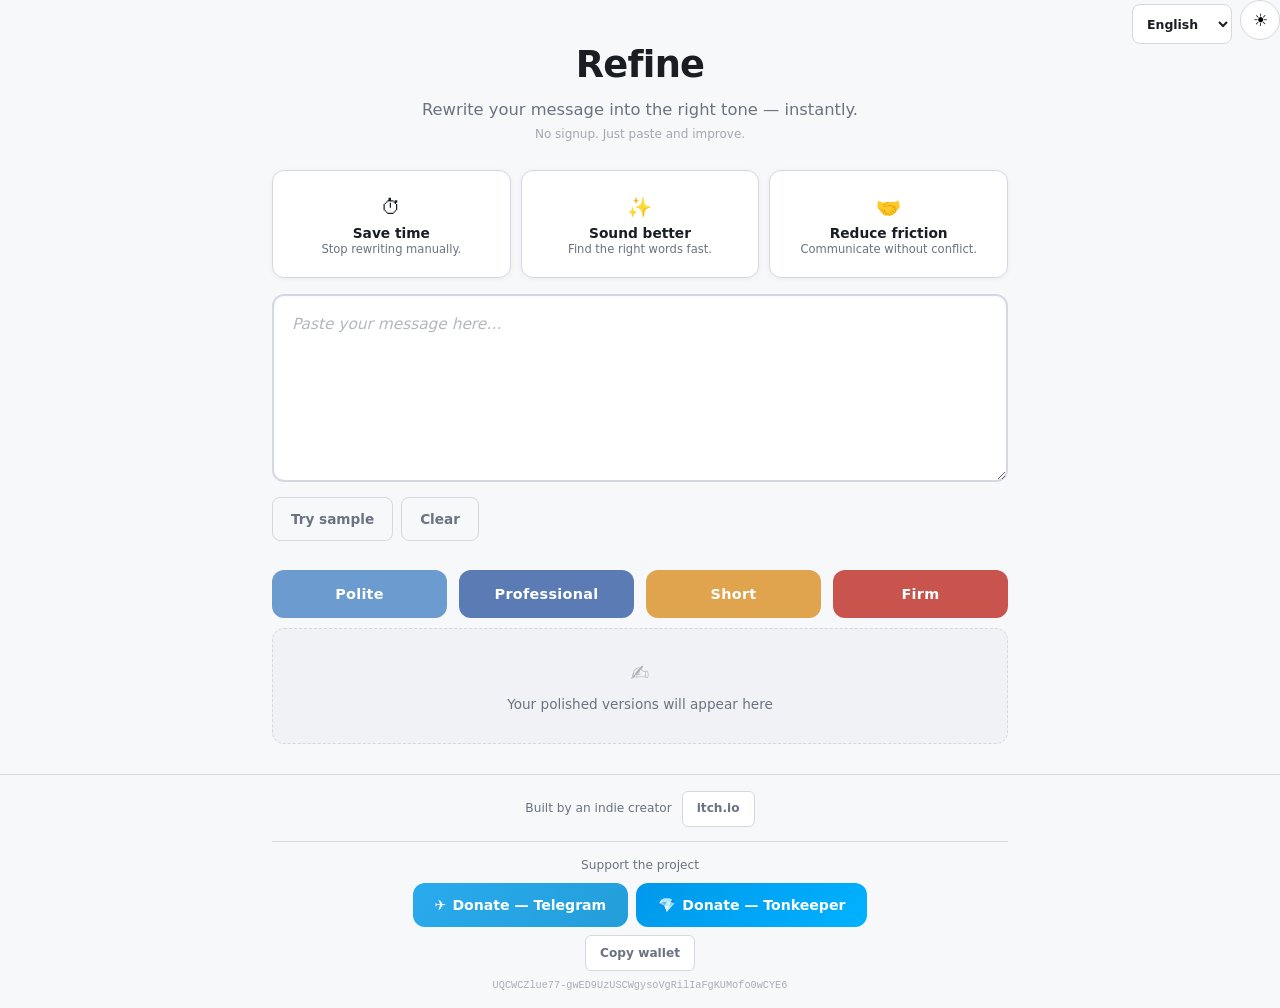
==== index.html @ ac41fdb2 "Initial deploy: Refine — tone rewriter" ====
<!DOCTYPE html>
<html lang="en" data-theme="light">
<head>
<meta charset="UTF-8">
<meta name="viewport" content="width=device-width,initial-scale=1">
<title>Refine — Rewrite Your Text Instantly</title>
<meta name="description" content="Rewrite your message into the right tone — polite, professional, short, or firm. Free, no signup, works offline.">
<meta name="keywords" content="tone rewriter, message polisher, text rewriter, polite rewrite, professional rewrite, communication tool">
<meta property="og:title" content="Refine — Rewrite Your Text Instantly">
<meta property="og:description" content="Turn harsh messages into polite, professional, short, or firm versions — instantly.">
<meta property="og:type" content="website">
<meta property="og:url" content="https://f-nikitin.github.io/refine/">
<link rel="canonical" href="https://f-nikitin.github.io/refine/">
<link rel="stylesheet" href="style.css">
</head>
<body>
<header class="hero">
  <div class="container">
    <button id="themeToggle" class="theme-btn" aria-label="Toggle dark mode" title="Toggle dark mode">
      <span class="icon-sun">☀</span><span class="icon-moon">☾</span>
    </button>
    <div class="header-controls">
      <select id="langSelect" class="lang-select" aria-label="Language">
        <option value="en">English</option>
        <option value="ru">Русский</option>
      </select>
    </div>
    <h1 id="heroTitle">Reply Polisher</h1>
    <p class="hero-sub" id="heroSub">Rewrite your message into the right tone — instantly.</p>
    <p class="hero-note" id="heroNote">No signup. Just paste and improve.</p>
  </div>
</header>

<section class="benefits" aria-label="Benefits">
  <div class="container benefits-grid">
    <div class="benefit-card"><span class="benefit-icon">⏱</span><div class="benefit-text"><h3 data-i18n="benefit1Title">Save time</h3><p data-i18n="benefit1Desc">Stop rewriting manually.</p></div></div>
    <div class="benefit-card"><span class="benefit-icon">✨</span><div class="benefit-text"><h3 data-i18n="benefit2Title">Sound better</h3><p data-i18n="benefit2Desc">Find the right words fast.</p></div></div>
    <div class="benefit-card"><span class="benefit-icon">🤝</span><div class="benefit-text"><h3 data-i18n="benefit3Title">Reduce friction</h3><p data-i18n="benefit3Desc">Communicate without conflict.</p></div></div>
  </div>
</section>

<main class="container">
  <section class="editor" aria-label="Text editor">
    <label for="inputText" class="sr-only" data-i18n="inputLabel">Enter your text</label>
    <textarea id="inputText" rows="6" placeholder="Paste your message here…"></textarea>
    <div class="editor-actions">
      <button id="sampleBtn" class="btn btn-ghost" type="button" data-i18n="sampleBtn">Try sample</button>
      <button id="clearBtn" class="btn btn-ghost" type="button" data-i18n="clearBtn">Clear</button>
    </div>
    <p id="validationMsg" class="validation-msg" role="alert" aria-live="polite"></p>

    <div class="tone-buttons" role="group" aria-label="Choose a tone">
      <button class="btn btn-tone" data-tone="polite" type="button" data-i18n="tonePolite">Polite</button>
      <button class="btn btn-tone" data-tone="professional" type="button" data-i18n="toneProfessional">Professional</button>
      <button class="btn btn-tone" data-tone="short" type="button" data-i18n="toneShort">Short</button>
      <button class="btn btn-tone" data-tone="firm" type="button" data-i18n="toneFirm">Firm</button>
    </div>

    <div id="resultsEmpty" class="results-empty">
      <span class="empty-icon">✍️</span>
      <span data-i18n="resultsEmpty">Your polished versions will appear here</span>
    </div>
  </section>

  <div id="loader" class="loader" aria-hidden="true">
    <div class="spinner"></div><p id="loaderText">Polishing…</p>
  </div>

  <section id="results" class="results" aria-label="Results" hidden></section>
</main>

<footer class="footer">
  <div class="container">
    <div class="footer-inner">
      <p data-i18n="footerText">Built by an indie creator</p>
      <div class="footer-links">
        <a href="#" class="btn btn-small" target="_blank" rel="noopener">itch.io</a>
      </div>
    </div>
    <div class="donate">
      <p class="donate-label" data-i18n="donateLabel">Support the project</p>
      <div class="donate-buttons">
        <a href="https://t.me/wallet?start=transfer_UQCWCZlue77-gwED9UzUSCWgysoVgRilIaFgKUMofo0wCYE6" class="btn btn-donate btn-tg" target="_blank" rel="noopener">✈️ <span data-i18n="donateTg">Telegram Wallet</span></a>
        <a href="https://app.tonkeeper.com/transfer/UQCWCZlue77-gwED9UzUSCWgysoVgRilIaFgKUMofo0wCYE6" class="btn btn-donate btn-tonkeeper" target="_blank" rel="noopener">💎 <span data-i18n="donateBtn">Tonkeeper</span></a>
      </div>
      <button class="btn btn-wallet" type="button" id="copyWallet" data-i18n="donateCopy">Copy wallet</button>
      <span class="wallet-addr" id="walletAddr">UQCWCZlue77-gwED9UzUSCWgysoVgRilIaFgKUMofo0wCYE6</span>
    </div>
  </div>
</footer>

<script src="app.js"></script>
</body>
</html>
---- style.css ----
:root,[data-theme="light"]{
  --bg:#f7f8fa;--surface:#fff;--surface-alt:#f0f2f5;--text:#1a1d23;--text-muted:#6b7280;
  --accent:#4f6ef7;--accent-hover:#3b57d9;--accent-soft:rgba(79,110,247,.1);
  --border:#d4d8e0;--shadow:0 1px 6px rgba(0,0,0,.05);--radius:12px;
  --tone-polite:#6c9bcf;--tone-professional:#5b7bb4;--tone-short:#e0a34e;--tone-firm:#c9544d;
}
[data-theme="dark"]{
  --bg:#0f1117;--surface:#1a1d26;--surface-alt:#242833;--text:#e4e7ec;--text-muted:#8b92a5;
  --accent:#6b8aff;--accent-hover:#5570e0;--accent-soft:rgba(107,138,255,.12);
  --border:#3a3f50;--shadow:0 1px 6px rgba(0,0,0,.25);
  --tone-polite:#7db4e0;--tone-professional:#7092cc;--tone-short:#f0b960;--tone-firm:#e06b64;
}
*,*::before,*::after{box-sizing:border-box;margin:0;padding:0}
html{scroll-behavior:smooth}
body{font-family:system-ui,-apple-system,'Segoe UI',Helvetica,sans-serif;background:var(--bg);color:var(--text);line-height:1.6;min-height:100vh;display:flex;flex-direction:column}
.sr-only{position:absolute;width:1px;height:1px;padding:0;margin:-1px;overflow:hidden;clip:rect(0,0,0,0);border:0}

/* ===== Mobile-first base (360–430px) ===== */

.container{width:100%;max-width:100%;margin:0 auto;padding:0 16px}

/* Hero */
.hero{position:relative;text-align:center;padding:20px 0 10px}
.hero h1{font-size:1.55rem;font-weight:800;letter-spacing:-.02em;color:var(--text)}
.hero-sub{font-size:.92rem;color:var(--text-muted);margin-top:2px;font-weight:500}
.hero-note{font-size:.75rem;color:var(--text-muted);margin-top:2px;opacity:.6}

/* Theme toggle */
.theme-btn{position:absolute;top:0;right:0;background:var(--surface);border:1px solid var(--border);border-radius:50%;width:40px;height:40px;cursor:pointer;font-size:1.05rem;display:flex;align-items:center;justify-content:center;transition:background .2s,transform .2s,box-shadow .2s}
.theme-btn:hover{background:var(--accent-soft);transform:scale(1.08);box-shadow:0 0 0 3px var(--accent-soft)}
[data-theme="light"] .icon-moon{display:none}
[data-theme="dark"] .icon-sun{display:none}

/* Lang select */
.header-controls{position:absolute;top:4px;right:48px}
.lang-select{background:var(--surface);color:var(--text);border:1px solid var(--border);border-radius:8px;padding:8px 10px;font-size:.78rem;font-weight:600;cursor:pointer;font-family:inherit;min-height:40px;appearance:auto;transition:border-color .15s,box-shadow .15s}
.lang-select:hover{border-color:var(--accent)}
.lang-select:focus{outline:none;border-color:var(--accent);box-shadow:0 0 0 2px var(--accent-soft)}

/* Benefits */
.benefits{padding:6px 0 12px}
.benefits-grid{display:grid;grid-template-columns:1fr;gap:8px}
.benefit-card{background:var(--surface);border:1px solid var(--border);border-radius:var(--radius);padding:12px 14px;text-align:center;box-shadow:var(--shadow);display:flex;align-items:center;gap:10px;transition:transform .15s,box-shadow .15s}
.benefit-card:hover{transform:translateY(-1px);box-shadow:0 3px 12px rgba(0,0,0,.07)}
.benefit-icon{font-size:1.25rem;flex-shrink:0}
.benefit-card h3{font-size:.82rem;font-weight:700;line-height:1.2}
.benefit-card p{font-size:.72rem;color:var(--text-muted);line-height:1.3}
.benefit-card .benefit-text{display:flex;flex-direction:column;min-width:0}

/* Editor */
.editor{margin-bottom:10px}
textarea{width:100%;background:var(--surface);color:var(--text);border:2px solid var(--border);border-radius:var(--radius);padding:12px 14px;font-size:.95rem;line-height:1.65;resize:vertical;min-height:130px;transition:border-color .2s,box-shadow .2s;font-family:inherit;box-shadow:inset 0 1px 3px rgba(0,0,0,.04)}
textarea:focus{outline:none;border-color:var(--accent);box-shadow:0 0 0 3px var(--accent-soft),inset 0 1px 3px rgba(0,0,0,.04)}
textarea::placeholder{color:var(--text-muted);opacity:.5;font-style:italic}
.editor-actions{display:flex;flex-wrap:wrap;gap:8px;margin-top:8px}
.validation-msg{color:var(--tone-firm);font-size:.82rem;margin-top:4px;min-height:1.1em}

/* Buttons — 48px touch targets */
.btn{display:inline-flex;align-items:center;justify-content:center;border:none;border-radius:8px;min-height:44px;padding:10px 18px;font-size:.85rem;font-weight:600;cursor:pointer;transition:all .15s;font-family:inherit;user-select:none}
.btn:focus-visible{outline:2px solid var(--accent);outline-offset:2px}
.btn:active{transform:scale(.96)}
.btn-ghost{background:transparent;color:var(--text-muted);border:1px solid var(--border)}
.btn-ghost:hover{background:var(--accent-soft);color:var(--accent);border-color:var(--accent)}
.btn-ghost:active{background:var(--accent);color:#fff}
.btn-accent{background:var(--accent);color:#fff}
.btn-accent:hover{background:var(--accent-hover);box-shadow:0 2px 8px rgba(79,110,247,.25)}
.btn-accent:active{background:var(--accent-hover);transform:scale(.96)}
.btn-small{min-height:36px;padding:6px 14px;font-size:.76rem;border-radius:6px;background:var(--surface);color:var(--text-muted);border:1px solid var(--border);text-decoration:none;transition:all .15s}
.btn-small:hover{border-color:var(--accent);color:var(--accent);box-shadow:0 0 0 2px var(--accent-soft)}
.btn-small:active{transform:scale(.96)}

/* Tone buttons — 2x2 grid on mobile, 48px min-height */
.tone-buttons{display:grid;grid-template-columns:1fr 1fr;gap:10px;margin-top:10px}
.btn-tone{padding:14px 10px;min-height:48px;border-radius:var(--radius);font-weight:700;font-size:.88rem;letter-spacing:.02em;color:#fff;position:relative;overflow:hidden;transition:transform .12s,box-shadow .15s}
.btn-tone::after{content:'';position:absolute;inset:0;background:rgba(255,255,255,0);transition:background .15s}
.btn-tone:hover{transform:translateY(-2px);box-shadow:0 4px 14px rgba(0,0,0,.18)}
.btn-tone:hover::after{background:rgba(255,255,255,.15)}
.btn-tone:active{transform:translateY(0) scale(.97);box-shadow:0 1px 4px rgba(0,0,0,.12)}
.btn-tone:focus-visible{outline:2px solid #fff;outline-offset:2px}
[data-tone="polite"]{background:var(--tone-polite)}
[data-tone="professional"]{background:var(--tone-professional)}
[data-tone="short"]{background:var(--tone-short)}
[data-tone="firm"]{background:var(--tone-firm)}

/* Loader */
.loader{text-align:center;padding:24px 0;display:none}
.loader.active{display:block}
.spinner{width:28px;height:28px;margin:0 auto 8px;border:3px solid var(--border);border-top-color:var(--accent);border-radius:50%;animation:spin .7s linear infinite}
@keyframes spin{to{transform:rotate(360deg)}}
.loader p{color:var(--text-muted);font-size:.85rem}

/* Results empty */
.results-empty{text-align:center;padding:24px 16px;color:var(--text-muted);font-size:.85rem;border:1px dashed var(--border);border-radius:var(--radius);background:var(--surface-alt);line-height:1.5;margin-top:10px}
.results-empty .empty-icon{font-size:1.4rem;display:block;margin-bottom:4px;opacity:.5}

/* Results */
.results{display:grid;gap:10px;padding-bottom:20px}
.result-card{background:var(--surface);border:1px solid var(--border);border-radius:var(--radius);padding:14px 16px;box-shadow:var(--shadow);animation:fadeUp .35s ease both}
.result-card:nth-child(2){animation-delay:.08s}
.result-card:nth-child(3){animation-delay:.16s}
@keyframes fadeUp{from{opacity:0;transform:translateY(12px)}to{opacity:1;transform:translateY(0)}}
.result-title{font-size:.76rem;font-weight:700;text-transform:uppercase;letter-spacing:.06em;color:var(--text-muted);margin-bottom:5px}
.result-text{font-size:.92rem;line-height:1.65;white-space:pre-wrap;word-break:break-word}
.result-copy{margin-top:8px;display:flex;justify-content:flex-end}
.copy-btn{min-height:36px;background:var(--accent-soft);color:var(--accent);border:none;border-radius:6px;padding:6px 14px;font-size:.76rem;font-weight:600;cursor:pointer;transition:all .15s;font-family:inherit}
.copy-btn:hover{background:var(--accent);color:#fff;box-shadow:0 2px 8px rgba(79,110,247,.2)}
.copy-btn:active{transform:scale(.96)}
.copy-btn:focus-visible{outline:2px solid var(--accent);outline-offset:2px}
.copy-btn.copied{background:#22c55e;color:#fff}

/* Footer */
.footer{margin-top:auto;border-top:1px solid var(--border);padding:16px 0;text-align:center}
.footer-inner{display:flex;flex-wrap:wrap;align-items:center;justify-content:center;gap:10px}
.footer p{font-size:.76rem;color:var(--text-muted)}
.footer-links{display:flex;gap:8px}

/* Donate */
.donate{margin-top:14px;padding-top:14px;border-top:1px solid var(--border);display:flex;flex-direction:column;align-items:center;gap:8px}
.donate-label{font-size:.78rem;color:var(--text-muted);font-weight:500}
.donate-buttons{display:flex;flex-wrap:wrap;gap:8px;justify-content:center}
.btn-donate{min-height:44px;padding:10px 22px;font-size:.88rem;font-weight:700;border-radius:var(--radius);text-decoration:none;display:inline-flex;align-items:center;gap:6px;transition:transform .12s,box-shadow .15s}
.btn-tg{background:linear-gradient(135deg,#2aabee,#229ed9);color:#fff}
.btn-tg:hover{transform:translateY(-2px);box-shadow:0 4px 16px rgba(42,174,238,.3)}
.btn-tg:active{transform:scale(.97)}
.btn-tonkeeper{background:linear-gradient(135deg,#0098ea,#00b2ff);color:#fff}
.btn-tonkeeper:hover{transform:translateY(-2px);box-shadow:0 4px 16px rgba(0,152,234,.3)}
.btn-tonkeeper:active{transform:scale(.97)}
.btn-wallet{min-height:36px;padding:6px 14px;font-size:.76rem;font-weight:600;border-radius:6px;background:var(--surface);color:var(--text-muted);border:1px solid var(--border);cursor:pointer;font-family:inherit;transition:all .15s}
.btn-wallet:hover{border-color:var(--accent);color:var(--accent)}
.btn-wallet:active{transform:scale(.96)}
.btn-wallet.copied{background:#22c55e;color:#fff;border-color:#22c55e}
.wallet-addr{font-size:.64rem;color:var(--text-muted);opacity:.55;word-break:break-all;max-width:100%;font-family:monospace,monospace;line-height:1.3;text-align:center}

/* ===== 540px+ — tablet landscape / small desktop ===== */
@media(min-width:540px){
  .container{max-width:560px;padding:0 24px}

  .hero{padding:28px 0 14px}
  .hero h1{font-size:1.8rem}

  .benefits{padding:8px 0 14px}
  .benefits-grid{grid-template-columns:repeat(3,1fr);gap:10px}
  .benefit-card{flex-direction:column;text-align:center;gap:0;padding:16px 10px}
  .benefit-icon{margin-bottom:2px}
  .benefit-card .benefit-text{align-items:center}

  .tone-buttons{grid-template-columns:repeat(4,1fr)}

  textarea{min-height:140px;padding:14px 16px}

  .results-empty{padding:28px 20px}

  .result-card{padding:16px 18px}
  .result-text{font-size:.94rem}
}

/* ===== 768px+ — desktop ===== */
@media(min-width:768px){
  .container{max-width:720px;padding:0 32px}

  .hero{padding:36px 0 16px}
  .hero h1{font-size:2.1rem}
  .hero-sub{font-size:1.02rem}

  .benefits{padding:10px 0 16px}
  .benefit-card{padding:18px 14px}
  .benefit-card h3{font-size:.86rem}

  textarea{min-height:150px;font-size:.96rem;padding:16px 18px}

  .tone-buttons{gap:12px}
  .btn-tone{font-size:.9rem;padding:14px 8px}

  .results{gap:12px}
  .result-card{padding:18px 20px}

  .copy-btn{min-height:38px;padding:7px 16px;font-size:.78rem}
}

/* ===== 1024px+ — wide desktop ===== */
@media(min-width:1024px){
  .container{max-width:800px}

  .hero h1{font-size:2.3rem}

  .benefit-card{padding:20px 16px}

  textarea{min-height:160px}
}
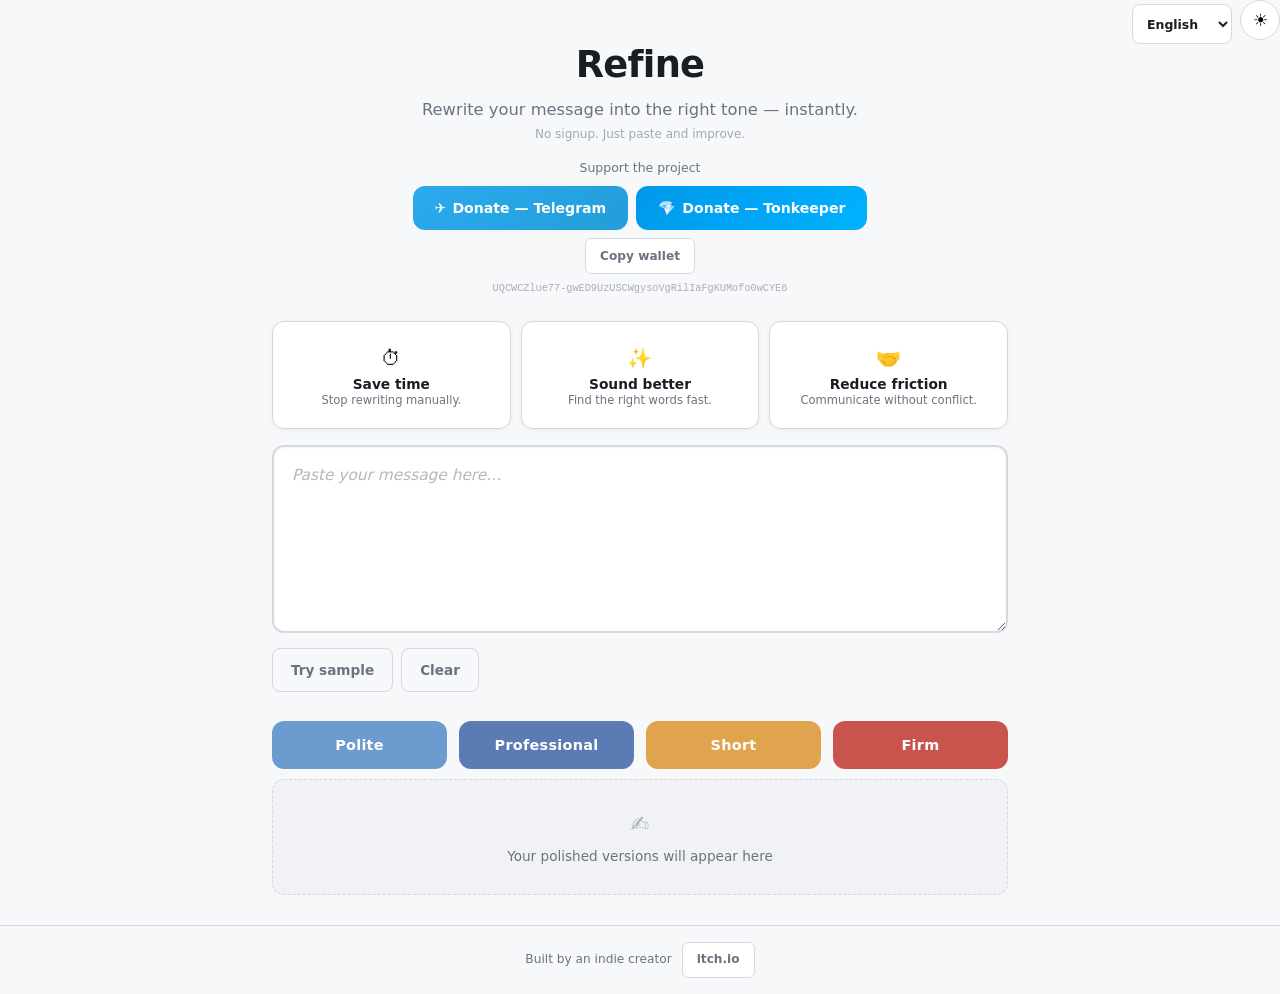
==== commit a511a8b4: "Move donate buttons to hero section" ====
--- a/index.html
+++ b/index.html
@@ -10,6 +10,7 @@
 <meta property="og:description" content="Turn harsh messages into polite, professional, short, or firm versions — instantly.">
 <meta property="og:type" content="website">
 <meta property="og:url" content="https://f-nikitin.github.io/refine/">
+<link rel="icon" type="image/svg+xml" href="favicon.svg">
 <link rel="canonical" href="https://f-nikitin.github.io/refine/">
 <link rel="stylesheet" href="style.css">
 </head>
@@ -28,6 +29,15 @@
     <h1 id="heroTitle">Reply Polisher</h1>
     <p class="hero-sub" id="heroSub">Rewrite your message into the right tone — instantly.</p>
     <p class="hero-note" id="heroNote">No signup. Just paste and improve.</p>
+    <div class="donate">
+      <p class="donate-label" data-i18n="donateLabel">Support the project</p>
+      <div class="donate-buttons">
+        <a href="https://t.me/wallet?start=transfer_UQCWCZlue77-gwED9UzUSCWgysoVgRilIaFgKUMofo0wCYE6" class="btn btn-donate btn-tg" target="_blank" rel="noopener">✈️ <span data-i18n="donateTg">Donate — Telegram</span></a>
+        <a href="https://app.tonkeeper.com/transfer/UQCWCZlue77-gwED9UzUSCWgysoVgRilIaFgKUMofo0wCYE6" class="btn btn-donate btn-tonkeeper" target="_blank" rel="noopener">💎 <span data-i18n="donateBtn">Donate — Tonkeeper</span></a>
+      </div>
+      <button class="btn btn-wallet" type="button" id="copyWallet" data-i18n="donateCopy">Copy wallet</button>
+      <span class="wallet-addr" id="walletAddr">UQCWCZlue77-gwED9UzUSCWgysoVgRilIaFgKUMofo0wCYE6</span>
+    </div>
   </div>
 </header>
 
@@ -70,21 +80,10 @@
 </main>
 
 <footer class="footer">
-  <div class="container">
-    <div class="footer-inner">
-      <p data-i18n="footerText">Built by an indie creator</p>
-      <div class="footer-links">
-        <a href="#" class="btn btn-small" target="_blank" rel="noopener">itch.io</a>
-      </div>
-    </div>
-    <div class="donate">
-      <p class="donate-label" data-i18n="donateLabel">Support the project</p>
-      <div class="donate-buttons">
-        <a href="https://t.me/wallet?start=transfer_UQCWCZlue77-gwED9UzUSCWgysoVgRilIaFgKUMofo0wCYE6" class="btn btn-donate btn-tg" target="_blank" rel="noopener">✈️ <span data-i18n="donateTg">Telegram Wallet</span></a>
-        <a href="https://app.tonkeeper.com/transfer/UQCWCZlue77-gwED9UzUSCWgysoVgRilIaFgKUMofo0wCYE6" class="btn btn-donate btn-tonkeeper" target="_blank" rel="noopener">💎 <span data-i18n="donateBtn">Tonkeeper</span></a>
-      </div>
-      <button class="btn btn-wallet" type="button" id="copyWallet" data-i18n="donateCopy">Copy wallet</button>
-      <span class="wallet-addr" id="walletAddr">UQCWCZlue77-gwED9UzUSCWgysoVgRilIaFgKUMofo0wCYE6</span>
+  <div class="container footer-inner">
+    <p data-i18n="footerText">Built by an indie creator</p>
+    <div class="footer-links">
+      <a href="#" class="btn btn-small" target="_blank" rel="noopener">itch.io</a>
     </div>
   </div>
 </footer>
--- a/style.css
+++ b/style.css
@@ -115,7 +115,7 @@
 .footer-links{display:flex;gap:8px}
 
 /* Donate */
-.donate{margin-top:14px;padding-top:14px;border-top:1px solid var(--border);display:flex;flex-direction:column;align-items:center;gap:8px}
+.donate{margin-top:14px;display:flex;flex-direction:column;align-items:center;gap:8px}
 .donate-label{font-size:.78rem;color:var(--text-muted);font-weight:500}
 .donate-buttons{display:flex;flex-wrap:wrap;gap:8px;justify-content:center}
 .btn-donate{min-height:44px;padding:10px 22px;font-size:.88rem;font-weight:700;border-radius:var(--radius);text-decoration:none;display:inline-flex;align-items:center;gap:6px;transition:transform .12s,box-shadow .15s}
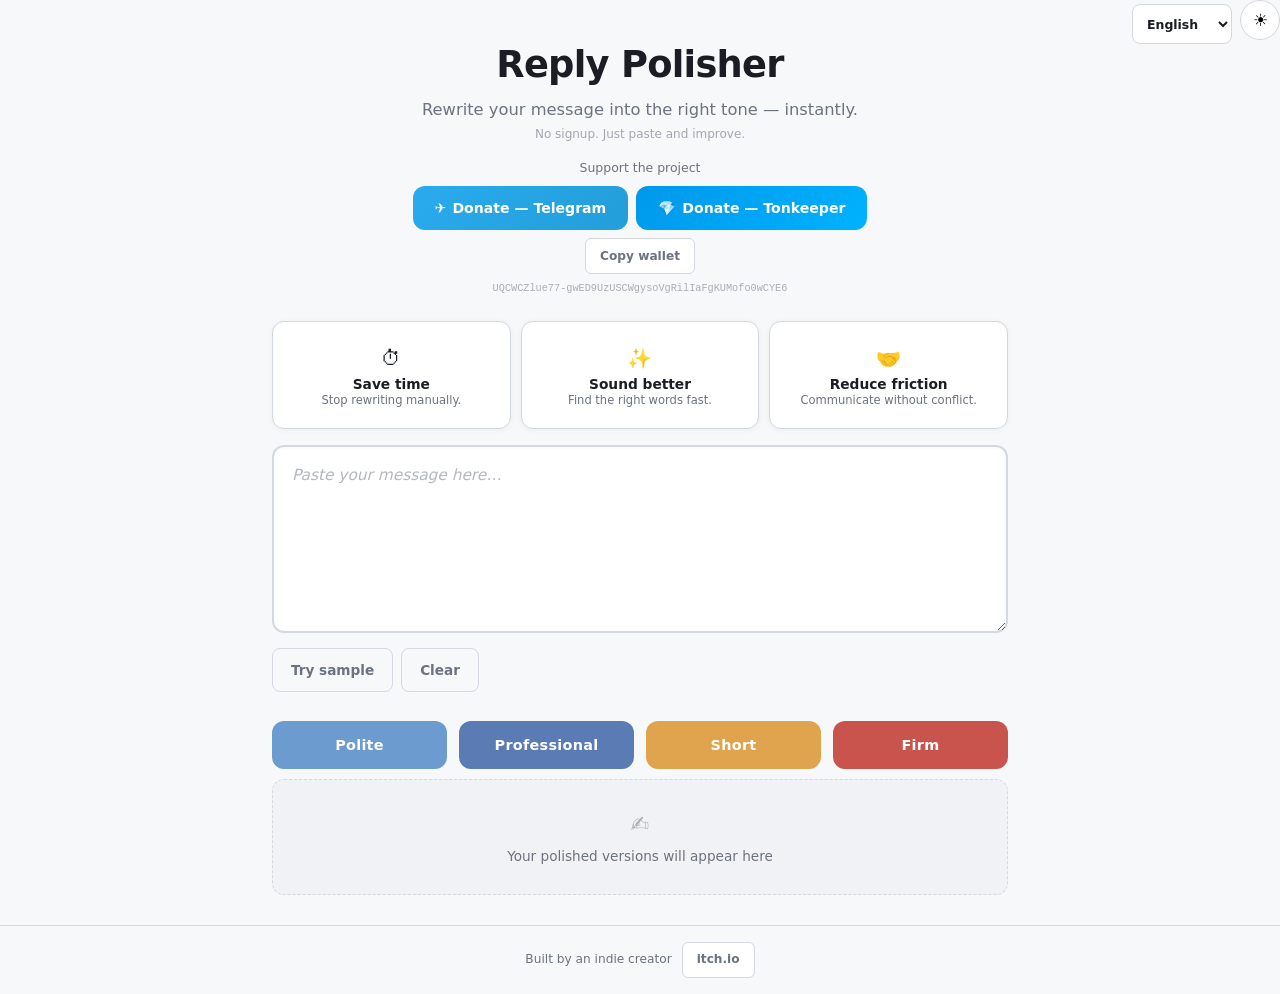
==== commit 1e86c422: "Expand Russian vocabulary (500+ replacements) + add Yandex verification" ====
--- a/index.html
+++ b/index.html
@@ -11,6 +11,7 @@
 <meta property="og:type" content="website">
 <meta property="og:url" content="https://f-nikitin.github.io/refine/">
 <link rel="icon" type="image/svg+xml" href="favicon.svg">
+<meta name="yandex-verification" content="t75LYkFYYMckrr3N">
 <link rel="canonical" href="https://f-nikitin.github.io/refine/">
 <link rel="stylesheet" href="style.css">
 </head>
